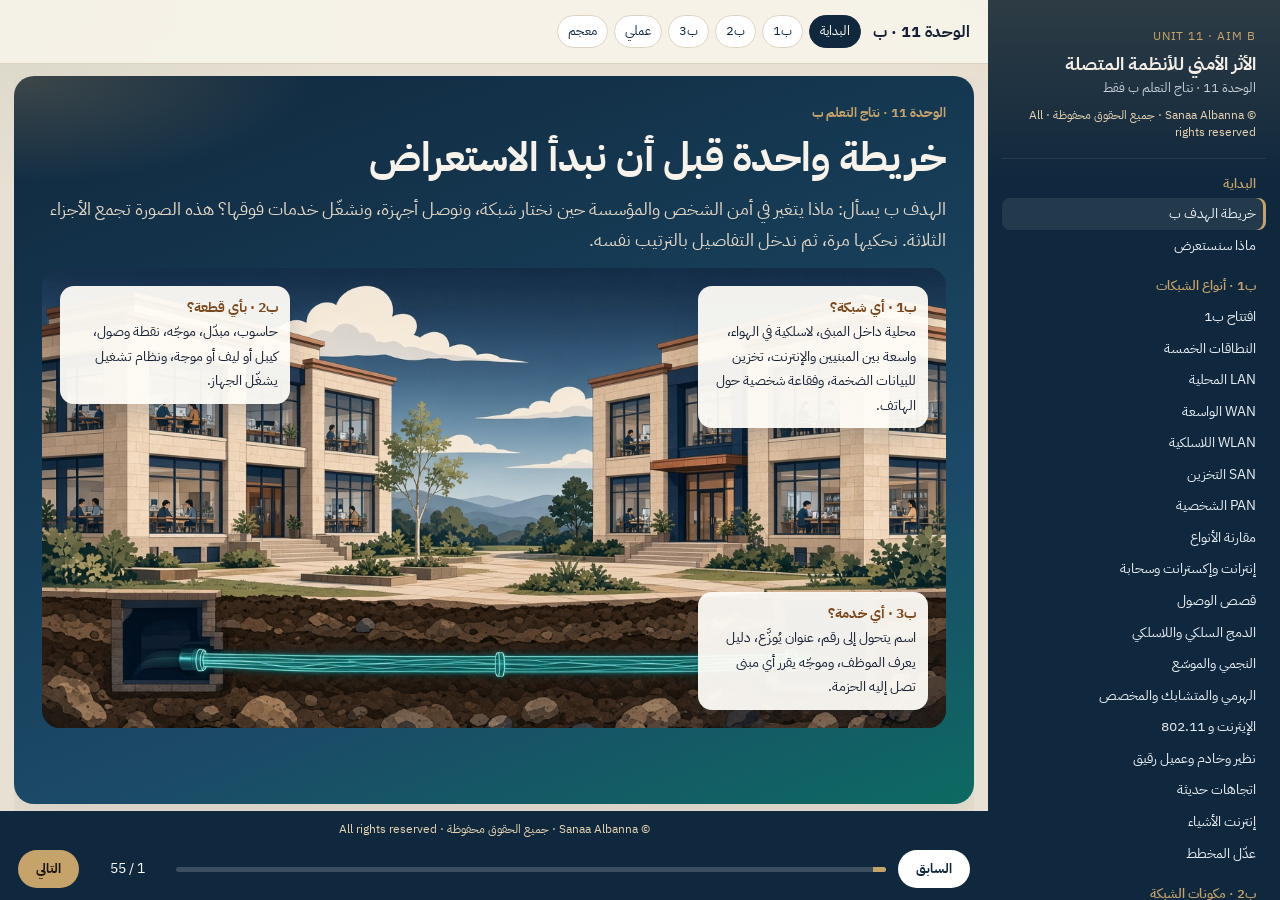
==== index.html @ c6745e7c "Add the Unit 11 learning aim B classroom presentation." ====
<!DOCTYPE html>
<html lang="ar" dir="rtl">
<head>
  <meta charset="UTF-8">
  <meta name="viewport" content="width=device-width, initial-scale=1">
  <title>نتاج التعلم ب | الوحدة 11 الأمن السيبراني</title>
  <link rel="preconnect" href="https://fonts.googleapis.com">
  <link rel="preconnect" href="https://fonts.gstatic.com" crossorigin>
  <link href="https://fonts.googleapis.com/css2?family=IBM+Plex+Sans+Arabic:wght@400;500;600;700&family=IBM+Plex+Sans:wght@500;600;700&display=swap" rel="stylesheet">
  <link rel="stylesheet" href="styles.css">
</head>
<body data-page="home" data-next="b1.html">
<div class="app">
  <aside class="side" id="side"></aside>
  <div class="main">
    <header class="bar">
      <button class="menu-btn" id="btnMenu" type="button">الأقسام</button>
      <a href="index.html" style="text-decoration:none;color:inherit;font-weight:700">الوحدة 11 · ب</a>
      <nav class="quick">
        <a href="index.html" aria-current="page">البداية</a>
        <a href="b1.html">ب1</a>
        <a href="b2.html">ب2</a>
        <a href="b3.html">ب3</a>
        <a href="lab.html">عملي</a>
        <a href="glossary.html">معجم</a>
      </nav>
    </header>
    <div class="deck">

      <section class="slide hero" id="home">
        <p class="kicker">الوحدة 11 · نتاج التعلم ب</p>
        <h1>خريطة واحدة قبل أن نبدأ الاستعراض</h1>
        <p class="lead">الهدف ب يسأل: ماذا يتغير في أمن الشخص والمؤسسة حين نختار شبكة، ونوصل أجهزة، ونشغّل خدمات فوقها؟ هذه الصورة تجمع الأجزاء الثلاثة. نحكيها مرة، ثم ندخل التفاصيل بالترتيب نفسه.</p>
        <div class="atlas" aria-label="مخطط كلية يجمع أنواع الشبكة ومكوناتها وخدماتها">
          <img src="images/campus-fibre.jpg" alt="مبنيان في حرم كلية يصل بينهما مسار ليفي">
          <div class="pin a">
            <strong>ب1 · أي شبكة؟</strong>
            محلية داخل المبنى، لاسلكية في الهواء، واسعة بين المبنيين والإنترنت، تخزين للبيانات الضخمة، وفقاعة شخصية حول الهاتف.
          </div>
          <div class="pin b">
            <strong>ب2 · بأي قطعة؟</strong>
            حاسوب، مبدّل، موجّه، نقطة وصول، كيبل أو ليف أو موجة، ونظام تشغيل يشغّل الجهاز.
          </div>
          <div class="pin c">
            <strong>ب3 · أي خدمة؟</strong>
            اسم يتحول إلى رقم، عنوان يُوزَّع، دليل يعرف الموظف، وموجّه يقرر أي مبنى تصل إليه الحزمة.
          </div>
        </div>
      </section>

      <section class="slide" id="map">
        <p class="kicker">مسار الاستعراض</p>
        <h2>من النوع إلى القطعة إلى الخدمة</h2>
        <p class="lead">في كل جزء السؤال واحد: من يصل؟ ماذا يتوقف لو انقطعت؟ وأي بيانات تخرج لو وصلت إلى اليد الخطأ؟ السماعة بجانب المصطلح تنطقه بالإنجليزية.</p>
        <div class="checks">
          <article class="card check">
            <h3>ب1 أنواع الشبكات</h3>
            <a href="b1.html#scopes">LAN · WLAN · WAN · SAN · PAN</a>
            <a href="b1.html#access-classes">إنترانت، إكسترانت، إنترنت، سحابة</a>
            <a href="b1.html#wired-wireless">دمج سلكي ولاسلكي</a>
            <a href="b1.html#star">نجمي، نجمي موسّع، هرمي، متشابك، مخصص وBYOD</a>
            <a href="b1.html#logical">إيثرنت وعائلة 802</a>
            <a href="b1.html#architecture">نظير إلى نظير، عميل/خادم، عميل رقيق</a>
            <a href="b1.html#trends">افتراضية، سحابة، SDN، تخزين، IoT</a>
            <a href="b1.html#draw">قراءة المخطط وتعديله</a>
          </article>
          <article class="card check">
            <h3>ب2 مكونات الشبكة</h3>
            <a href="b2.html#endpoints">أجهزة المستخدم بما فيها المحمولة</a>
            <a href="b2.html#connectivity">مبدّل، موجّه، نقطة وصول، متعدد الوظائف، موزع USB، مودم</a>
            <a href="b2.html#copper">كيبل، ألياف، Wi-Fi، بلوتوث، أشعة تحت حمراء، Li-Fi</a>
            <a href="b2.html#external-storage">ذاكرة محمولة ووسائط ضوئية</a>
            <a href="b2.html#operating-systems">أنظمة تشغيل الأجهزة والشبكة</a>
            <a href="b2.html#tools">مراقبة، سجلات، فحص ثغرات، التقاط حزم</a>
            <a href="b2.html#applications">قواعد بيانات، مستندات، اكتشاف الشبكة</a>
          </article>
          <article class="card check">
            <h3>ب3 خدمات البنية</h3>
            <a href="b3.html#tcpip">TCP/IP والمنافذ والحزم</a>
            <a href="b3.html#nat">NAT وIPv4 وIPv6 وRFC 1918</a>
            <a href="b3.html#domains">نطاقات ونطاقات فرعية</a>
            <a href="b3.html#segmentation">تجزئة بالموجّهات</a>
            <a href="b3.html#dns">DNS والدليل والمصادقة</a>
            <a href="b3.html#dhcp-routing">DHCP والتوجيه والوصول البعيد</a>
            <a href="b3.html#file-web">ملفات وطباعة وويب وبريد</a>
          </article>
        </div>
        <div class="pair">
          <figure class="figure">
            <img src="images/vendor-link.jpg" alt="كيبل من غرفة خدمة خارجية إلى غرفة أنظمة المتجر">
            <figcaption>قصص حقيقية تمشي مع الشرح: طرف خارجي دخل شبكة متاجر، وميناء توقف، وكاميرات بكلمة المصنع أطفأت أسماء مواقع.</figcaption>
          </figure>
          <figure class="figure">
            <img src="images/cafe-wifi.jpg" alt="مقهى تبث شبكته خارج الزجاج">
            <figcaption>وبعد الخريطة نبدأ من أنواع الشبكات: من يصل إلى الموجة، ومن يملك السلك، وأين تعيش البيانات.</figcaption>
          </figure>
        </div>
        <nav class="trail">
          <a class="back" href="#home">الخريطة أعلاه</a>
          <a class="go" href="b1.html">نبدأ الاستعراض: أنواع الشبكات</a>
        </nav>
      </section>

    </div>
  </div>
</div>
<div class="toast" id="toast" role="status"></div>
<script src="app.js"></script>
</body>
</html>
---- styles.css ----
:root {
  --bg: #e8e0d2;
  --ink: #172033;
  --muted: #5e564c;
  --navy: #10283d;
  --navy-2: #1a4060;
  --copper: #a56a34;
  --copper-deep: #7c4a1e;
  --teal: #0d6a62;
  --teal-soft: #e6f4f2;
  --rose: #8d3c3c;
  --rose-soft: #f8eeee;
  --gold: #c6a36a;
  --line: #ddd3c3;
  --card: #fffdf8;
  --shadow: 0 18px 40px rgba(16, 40, 61, 0.08);
  --side: 292px;
  --bar: 64px;
  --font: "IBM Plex Sans Arabic", "Segoe UI", Tahoma, sans-serif;
  --en: "IBM Plex Sans", "Segoe UI", sans-serif;
}

* { box-sizing: border-box; }
html { height: 100%; scroll-behavior: smooth; }
body {
  margin: 0;
  height: 100%;
  overflow: hidden;
  color: var(--ink);
  font-family: var(--font);
  background:
    radial-gradient(900px 420px at 100% -10%, rgba(165, 106, 52, 0.16), transparent 55%),
    radial-gradient(700px 380px at 0% 0%, rgba(13, 106, 98, 0.08), transparent 50%),
    var(--bg);
  line-height: 1.75;
}
img, svg { max-width: 100%; }
button, input { font-family: inherit; }
a { color: var(--teal); }
:focus-visible { outline: 3px solid var(--teal); outline-offset: 2px; }

.en, .term .en, bdi { font-family: var(--en); direction: ltr; unicode-bidi: isolate; }

.app { min-height: 100vh; }
.side {
  position: fixed;
  inset: 0 0 0 auto;
  width: var(--side);
  background:
    linear-gradient(180deg, rgba(198, 163, 106, 0.16), transparent 180px),
    var(--navy);
  color: #f4efe6;
  overflow: auto;
  z-index: 20;
  padding: 18px 14px 28px;
}
.brand-block { padding: 8px 10px 16px; border-bottom: 1px solid rgba(255,255,255,0.08); margin-bottom: 12px; }
.brand-block a { color: inherit; text-decoration: none; }
.brand-k { color: var(--gold); font-size: 12px; letter-spacing: 0.08em; }
.brand-block strong { display: block; font-size: 18px; line-height: 1.45; margin-top: 4px; }
.brand-block span { display: block; color: #c9d0d8; font-size: 12.5px; }
.brand-block .rights { margin-top: 8px; color: #e7d3b0; font-size: 12px; line-height: 1.45; }
.side h2 {
  margin: 16px 10px 6px;
  font-size: 13px;
  color: var(--gold);
  font-weight: 600;
}
.side a.item {
  display: block;
  color: #e7eef5;
  text-decoration: none;
  padding: 6px 10px;
  border-radius: 8px;
  font-size: 13.5px;
  line-height: 1.45;
}
.side a.item:hover, .side a.item.active { background: rgba(255,255,255,0.08); }
.side a.item.active { box-shadow: inset -3px 0 0 var(--gold); }

.main {
  margin-right: var(--side);
  height: 100vh;
  display: flex;
  flex-direction: column;
}
.bar {
  position: relative;
  flex: none;
  z-index: 15;
  height: var(--bar);
  display: flex;
  align-items: center;
  gap: 12px;
  padding: 0 18px;
  background: rgba(247, 243, 234, 0.92);
  backdrop-filter: blur(10px);
  border-bottom: 1px solid var(--line);
}
.quick { display: flex; gap: 6px; flex-wrap: wrap; }
.quick a {
  text-decoration: none;
  color: var(--navy);
  background: #fff;
  border: 1px solid var(--line);
  border-radius: 999px;
  padding: 4px 10px;
  font-size: 13px;
}
.quick a[aria-current="page"] { background: var(--navy); color: #fff; border-color: var(--navy); }
.tools { margin-right: auto; display: flex; gap: 8px; }
.tools button, .present-bar button, .builder button, .menu-btn {
  background: var(--navy);
  color: #fff;
  border: 0;
  border-radius: 999px;
  padding: 7px 12px;
  cursor: pointer;
  font-size: 13.5px;
}
.tools button.ghost, .present-bar button.ghost { background: #fff; color: var(--navy); border: 1px solid var(--line); }
.menu-btn { display: none; }

.deck {
  flex: 1;
  min-height: 0;
  width: min(1080px, calc(100% - 28px));
  margin: 12px auto 0;
  padding-bottom: 96px;
  overflow: hidden;
}
.deck > .trail { display: none; }
.slide {
  display: none;
  height: 100%;
  overflow: auto;
  background: var(--card);
  border: 1px solid var(--line);
  border-radius: 20px;
  padding: 26px 28px 22px;
  box-shadow: var(--shadow);
}
.slide.on { display: block; }
.slide.hero {
  background:
    radial-gradient(500px 180px at 0% 0%, rgba(198, 163, 106, 0.25), transparent 60%),
    linear-gradient(160deg, #10283d, #1b4a68 70%, #0d6a62);
  color: #f7f3ea;
  border: 0;
}
.slide.hero .lead, .slide.hero .muted { color: #e4d8c6; }
.slide.hero .page-links a,
.slide.hero .card,
.slide.hero .lab,
.slide.hero .impact,
.slide.hero .story,
.slide.hero .think,
.slide.hero .def { color: var(--ink); }
.diagram text {
  font-family: "IBM Plex Sans Arabic", "Segoe UI", Tahoma, sans-serif;
  direction: rtl;
  unicode-bidi: isolate;
}
.kicker {
  margin: 0 0 6px;
  color: var(--copper-deep);
  font-weight: 700;
  font-size: 13px;
}
.hero .kicker { color: var(--gold); }
h1, h2, h3 { line-height: 1.35; margin: 0 0 8px; }
h1 { font-size: 40px; }
h2 { font-size: 28px; }
h3 { font-size: 18px; }
.lead { font-size: 18px; margin: 0 0 12px; }
.muted { color: var(--muted); }
.hero .muted { color: #d9d0c4; }

.grid-2, .grid-3 { display: grid; gap: 12px; margin: 12px 0; }
.grid-2 { grid-template-columns: 1.15fr 0.85fr; }
.grid-3 { grid-template-columns: repeat(3, 1fr); }
.card, .impact, .story, .lab, .think, .def {
  border: 1px solid var(--line);
  border-radius: 14px;
  padding: 12px 14px;
  background: #fff;
}
.card h3, .impact h3, .story h3, .lab h3, .think h3 { font-size: 16px; }
.card ul, .impact ul, .story ul, .lab ol, .lab ul { margin: 6px 0 0; padding: 0 18px 0 0; }
.card li + li, .impact li + li { margin-top: 4px; }
.impact.good { background: var(--teal-soft); border-color: #b7ddd8; }
.impact.risk { background: var(--rose-soft); border-color: #ecd0d0; }
.story { background: #fbf6ec; border-color: #ead9bc; }
.lab { background: #f3f7fb; border-color: #d3e0ea; }
.think { background: #f7f4ff; border-color: #ddd6f3; }
.def { background: #f6f8f7; }
.tag {
  display: inline-block;
  font-size: 12px;
  font-weight: 700;
  color: var(--copper-deep);
  background: #f6eadb;
  border-radius: 999px;
  padding: 2px 8px;
  margin-bottom: 6px;
}
.story .tag { background: #f0e0c4; }
.lab .tag { background: #d9e8f5; color: #18486a; }
.think .tag { background: #e6e0f8; color: #43386a; }

.term {
  display: inline-flex;
  align-items: center;
  gap: 6px;
  flex-wrap: wrap;
  background: #f4efe6;
  border: 1px solid #e4d8c4;
  border-radius: 999px;
  padding: 2px 8px 2px 4px;
  margin: 2px 2px;
  vertical-align: middle;
}
.hero .term { background: rgba(255,255,255,0.1); border-color: rgba(255,255,255,0.16); color: #fff; }
.term .ar { font-weight: 600; }
.term .en {
  font-weight: 600;
  font-size: 13px;
  background: var(--navy);
  color: #fff;
  border-radius: 999px;
  padding: 1px 7px;
}
.hero .term .en { background: #c6a36a; color: #1b140c; }
.term .phon { color: var(--muted); font-size: 12px; }
.hero .term .phon { color: #eadfce; }
.say {
  width: 28px;
  height: 28px;
  border-radius: 50%;
  border: 0;
  background: var(--teal);
  color: #fff;
  display: inline-grid;
  place-items: center;
  cursor: pointer;
  padding: 0;
}
.say svg { width: 15px; height: 15px; display: block; }
.say.on { background: var(--copper); animation: pulse 0.9s ease infinite; }
@keyframes pulse { 50% { transform: scale(1.06); } }
@media (prefers-reduced-motion: reduce) {
  .say.on { animation: none; }
  html { scroll-behavior: auto; }
}

.table-wrap { overflow-x: auto; margin: 10px 0; }
table { width: 100%; border-collapse: collapse; font-size: 14.5px; background: #fff; }
th, td { border: 1px solid var(--line); padding: 8px 10px; text-align: right; vertical-align: top; }
th { background: var(--navy); color: #fff; font-weight: 600; }
tr:nth-child(even) td { background: #faf7f2; }

.diagram {
  width: 100%;
  height: auto;
  background: linear-gradient(180deg, #fbf8f2, #fff);
  border: 1px solid var(--line);
  border-radius: 14px;
}
.cap { margin: 6px 0 0; color: var(--muted); font-size: 13px; }
.cols-diagram { display: grid; grid-template-columns: 1fr 1fr; gap: 12px; }

.builder { display: grid; grid-template-columns: 1.3fr 0.7fr; gap: 12px; align-items: start; }
.builder .g { opacity: 0.18; }
.builder.show-server .g-server,
.builder.show-wan .g-wan,
.builder.show-wifi .g-wifi { opacity: 1; }
.builder-controls { display: flex; flex-direction: column; gap: 8px; }
.builder button { text-align: right; }
.builder button.on { background: var(--teal); }
#builderNote { min-height: 4.5em; }

.checks { display: grid; grid-template-columns: repeat(3, 1fr); gap: 12px; }
.check a { display: block; color: inherit; text-decoration: none; padding: 4px 0; }
.check a:hover { color: var(--teal); }
.check h3 { margin-bottom: 8px; }
.page-links { display: grid; grid-template-columns: repeat(3, 1fr); gap: 12px; }
.page-links a {
  display: block;
  text-decoration: none;
  color: inherit;
  background: #fff;
  border-radius: 16px;
  padding: 16px;
  border: 1px solid var(--line);
  min-height: 140px;
}
.page-links a strong { display: block; font-size: 20px; margin: 6px 0; }
.page-links a span { color: var(--muted); }

.glossary-tools { display: flex; gap: 8px; margin: 8px 0 12px; }
.glossary-tools input {
  flex: 1;
  border: 1px solid var(--line);
  border-radius: 12px;
  padding: 10px 12px;
  font-size: 16px;
  background: #fff;
}
.gloss {
  display: grid;
  grid-template-columns: 1fr 1fr;
  gap: 10px;
}
.gloss article {
  background: #fff;
  border: 1px solid var(--line);
  border-radius: 14px;
  padding: 12px;
}
.steps { counter-reset: step; padding: 0; margin: 8px 0 0; list-style: none; }
.steps li {
  counter-increment: step;
  background: #fff;
  border: 1px solid var(--line);
  border-radius: 12px;
  padding: 10px 44px 10px 12px;
  margin: 0 0 8px;
  position: relative;
}
.steps li::before {
  content: counter(step);
  position: absolute;
  right: 10px;
  top: 10px;
  width: 26px;
  height: 26px;
  border-radius: 50%;
  background: var(--navy);
  color: #fff;
  display: grid;
  place-items: center;
  font-size: 13px;
}

.toast {
  display: none;
  position: fixed;
  bottom: 18px;
  left: 18px;
  background: var(--navy);
  color: #fff;
  padding: 10px 14px;
  border-radius: 12px;
  z-index: 40;
}
.figure {
  margin: 12px 0;
  border-radius: 16px;
  overflow: hidden;
  border: 1px solid var(--line);
  background: #fff;
}
.figure img {
  width: 100%;
  display: block;
  height: 320px;
  object-fit: cover;
}
.figure figcaption {
  padding: 8px 12px 12px;
  color: var(--muted);
  font-size: 14px;
}
.pair {
  display: grid;
  grid-template-columns: 1fr 1fr;
  gap: 12px;
}
.atlas {
  position: relative;
  border-radius: 18px;
  overflow: hidden;
  min-height: 460px;
  background: #10283d;
}
.atlas > img {
  width: 100%;
  height: 460px;
  object-fit: cover;
  display: block;
  filter: saturate(0.9);
}
.pin {
  position: absolute;
  max-width: 230px;
  background: rgba(255, 253, 248, 0.94);
  color: var(--ink);
  border-radius: 14px;
  padding: 10px 12px;
  box-shadow: 0 10px 24px rgba(16, 40, 61, 0.18);
  font-size: 14px;
}
.pin strong { display: block; color: var(--copper-deep); }
.pin.a { top: 18px; right: 18px; }
.pin.b { top: 18px; left: 18px; }
.pin.c { bottom: 18px; right: 18px; }
.trail {
  display: flex;
  justify-content: space-between;
  gap: 12px;
  margin: 8px 0 28px;
}
.trail a {
  text-decoration: none;
  border-radius: 999px;
  padding: 12px 18px;
  font-weight: 700;
}
.trail .back { background: #fff; color: var(--navy); border: 1px solid var(--line); }
.trail .go { background: var(--navy); color: #fff; }
.deck-bar {
  position: fixed;
  z-index: 25;
  left: 0;
  right: var(--side);
  bottom: 0;
  display: flex;
  align-items: center;
  flex-wrap: wrap;
  gap: 10px 12px;
  padding: 8px 18px 12px;
  background: #10283d;
  color: #fff;
}
.deck-bar .rights {
  flex: 1 0 100%;
  margin: 0;
  text-align: center;
  font-size: 12px;
  color: #e7d3b0;
}
.deck-bar button {
  font-family: inherit;
  font-weight: 700;
  border: 0;
  border-radius: 999px;
  padding: 9px 18px;
  cursor: pointer;
  background: #fff;
  color: var(--navy);
}
.deck-bar button.go { background: #c6a36a; color: #1b140c; }
.deck-bar .count { min-width: 5.2em; text-align: center; font-size: 14px; }
.deck-bar .track {
  flex: 1;
  height: 5px;
  border-radius: 99px;
  background: rgba(255,255,255,0.18);
  overflow: hidden;
}
.deck-bar .track span { display: block; height: 100%; width: 0; background: #c6a36a; }
.footer-note { color: var(--muted); font-size: 13px; padding: 0 8px 20px; }

@media (max-width: 980px) {
  .side { transform: translateX(105%); transition: transform 0.2s ease; }
  body.nav-open .side { transform: none; }
  .main { margin-right: 0; height: 100vh; }
  .deck-bar { right: 0; }
  .menu-btn { display: inline-grid; place-items: center; }
  .grid-2, .grid-3, .checks, .page-links, .cols-diagram, .builder, .gloss, .pair { grid-template-columns: 1fr; }
  h1 { font-size: 32px; }
  .bar { height: auto; flex-wrap: wrap; padding: 8px; }
  .pair, .atlas { min-height: 0; }
  .pin { position: static; max-width: none; margin: 8px; }
  .atlas { display: flex; flex-direction: column; }
  .figure img, .atlas > img { height: 220px; }
}
@media print {
  .side, .bar, .say, .toast, .menu-btn, .trail, .deck-bar { display: none !important; }
  body { overflow: auto; height: auto; }
  .main { margin: 0; height: auto; display: block; }
  .deck { overflow: visible; height: auto; padding: 0; }
  .slide, .slide.on { display: block !important; height: auto; overflow: visible; break-inside: avoid; box-shadow: none; margin: 0 0 16px; }
  body { background: #fff; }
}
}
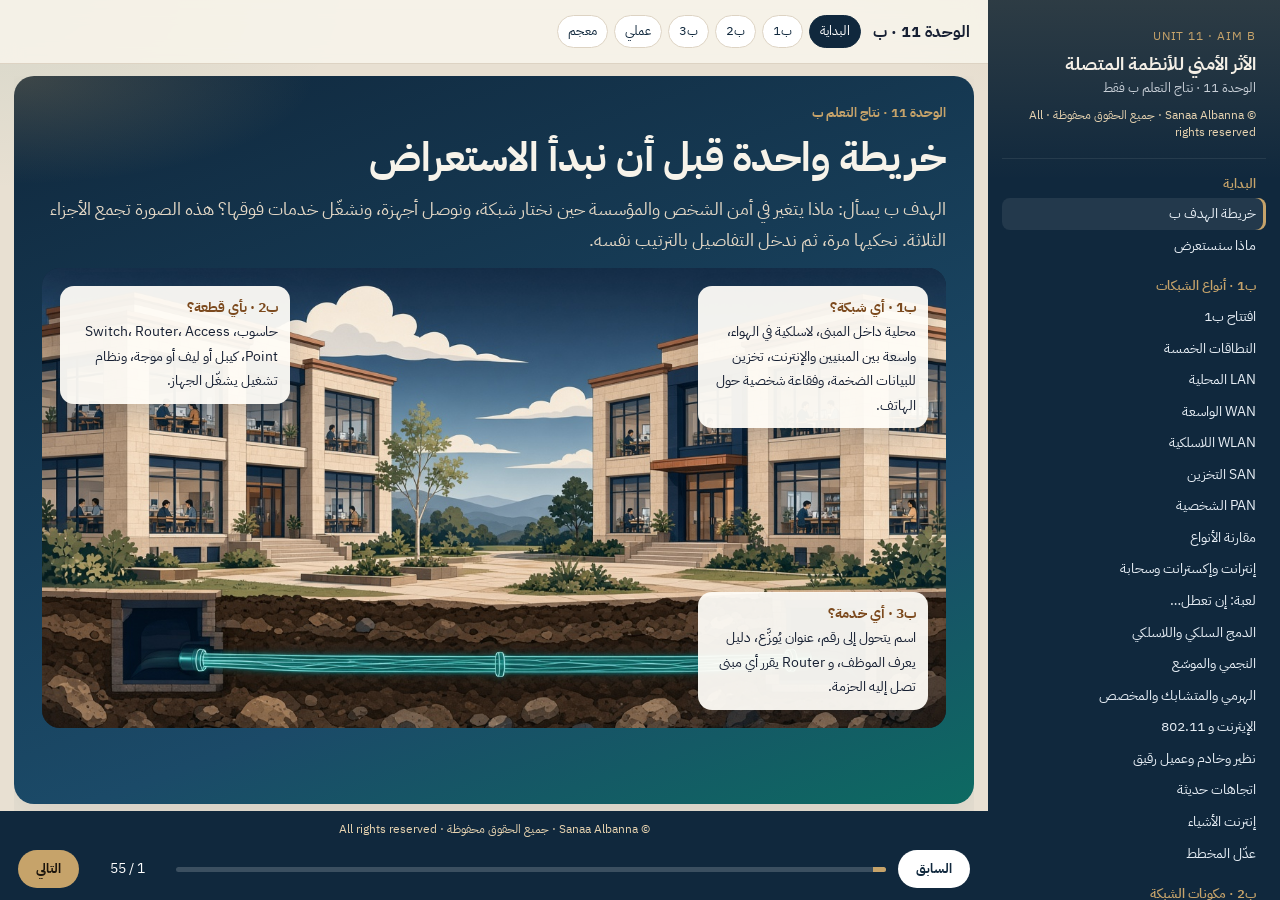
==== commit fd524054: "Use English names for network gear and add a failure-thinking game." ====
--- a/index.html
+++ b/index.html
@@ -39,11 +39,11 @@
           </div>
           <div class="pin b">
             <strong>ب2 · بأي قطعة؟</strong>
-            حاسوب، مبدّل، موجّه، نقطة وصول، كيبل أو ليف أو موجة، ونظام تشغيل يشغّل الجهاز.
+            حاسوب، Switch، Router، Access Point، كيبل أو ليف أو موجة، ونظام تشغيل يشغّل الجهاز.
           </div>
           <div class="pin c">
             <strong>ب3 · أي خدمة؟</strong>
-            اسم يتحول إلى رقم، عنوان يُوزَّع، دليل يعرف الموظف، وموجّه يقرر أي مبنى تصل إليه الحزمة.
+            اسم يتحول إلى رقم، عنوان يُوزَّع، دليل يعرف الموظف، و Router يقرر أي مبنى تصل إليه الحزمة.
           </div>
         </div>
       </section>
@@ -57,6 +57,7 @@
             <h3>ب1 أنواع الشبكات</h3>
             <a href="b1.html#scopes">LAN · WLAN · WAN · SAN · PAN</a>
             <a href="b1.html#access-classes">إنترانت، إكسترانت، إنترنت، سحابة</a>
+            <a href="b1.html#fail-game">لعبة: إن تعطل… ماذا يتوقف؟</a>
             <a href="b1.html#wired-wireless">دمج سلكي ولاسلكي</a>
             <a href="b1.html#star">نجمي، نجمي موسّع، هرمي، متشابك، مخصص وBYOD</a>
             <a href="b1.html#logical">إيثرنت وعائلة 802</a>
@@ -67,7 +68,7 @@
           <article class="card check">
             <h3>ب2 مكونات الشبكة</h3>
             <a href="b2.html#endpoints">أجهزة المستخدم بما فيها المحمولة</a>
-            <a href="b2.html#connectivity">مبدّل، موجّه، نقطة وصول، متعدد الوظائف، موزع USB، مودم</a>
+            <a href="b2.html#connectivity">Switch، Router، Access Point، Modem، USB hub</a>
             <a href="b2.html#copper">كيبل، ألياف، Wi-Fi، بلوتوث، أشعة تحت حمراء، Li-Fi</a>
             <a href="b2.html#external-storage">ذاكرة محمولة ووسائط ضوئية</a>
             <a href="b2.html#operating-systems">أنظمة تشغيل الأجهزة والشبكة</a>
@@ -79,7 +80,7 @@
             <a href="b3.html#tcpip">TCP/IP والمنافذ والحزم</a>
             <a href="b3.html#nat">NAT وIPv4 وIPv6 وRFC 1918</a>
             <a href="b3.html#domains">نطاقات ونطاقات فرعية</a>
-            <a href="b3.html#segmentation">تجزئة بالموجّهات</a>
+            <a href="b3.html#segmentation">تجزئة بـ Router</a>
             <a href="b3.html#dns">DNS والدليل والمصادقة</a>
             <a href="b3.html#dhcp-routing">DHCP والتوجيه والوصول البعيد</a>
             <a href="b3.html#file-web">ملفات وطباعة وويب وبريد</a>
--- a/styles.css
+++ b/styles.css
@@ -208,6 +208,46 @@
 .lab .tag { background: #d9e8f5; color: #18486a; }
 .think .tag { background: #e6e0f8; color: #43386a; }
 
+.fail-game {
+  display: grid;
+  grid-template-columns: repeat(2, 1fr);
+  gap: 10px;
+  margin-top: 8px;
+}
+.fail-game .case-q:last-child {
+  grid-column: 1 / -1;
+}
+.case-q {
+  border: 1px solid var(--line);
+  border-radius: 14px;
+  padding: 12px 14px;
+  background: #fff;
+}
+.case-q h3 { font-size: 15px; margin: 4px 0 6px; line-height: 1.5; }
+.case-q > p { margin: 0 0 10px; color: var(--muted); font-size: 14.5px; }
+.reveal-btn {
+  border: 1px solid #c9d7e4;
+  background: #eef5fb;
+  color: #18486a;
+  border-radius: 10px;
+  padding: 7px 12px;
+  font-weight: 600;
+  cursor: pointer;
+}
+.reveal-btn:hover { background: #e1edf8; }
+.reveal {
+  margin-top: 10px;
+  padding: 10px 12px;
+  border-radius: 10px;
+  background: var(--teal-soft);
+  border: 1px solid #b7ddd8;
+}
+.reveal p { margin: 0; font-size: 14.5px; }
+@media (max-width: 980px) {
+  .fail-game { grid-template-columns: 1fr; }
+  .fail-game .case-q:last-child { grid-column: auto; }
+}
+
 .term {
   display: inline-flex;
   align-items: center;
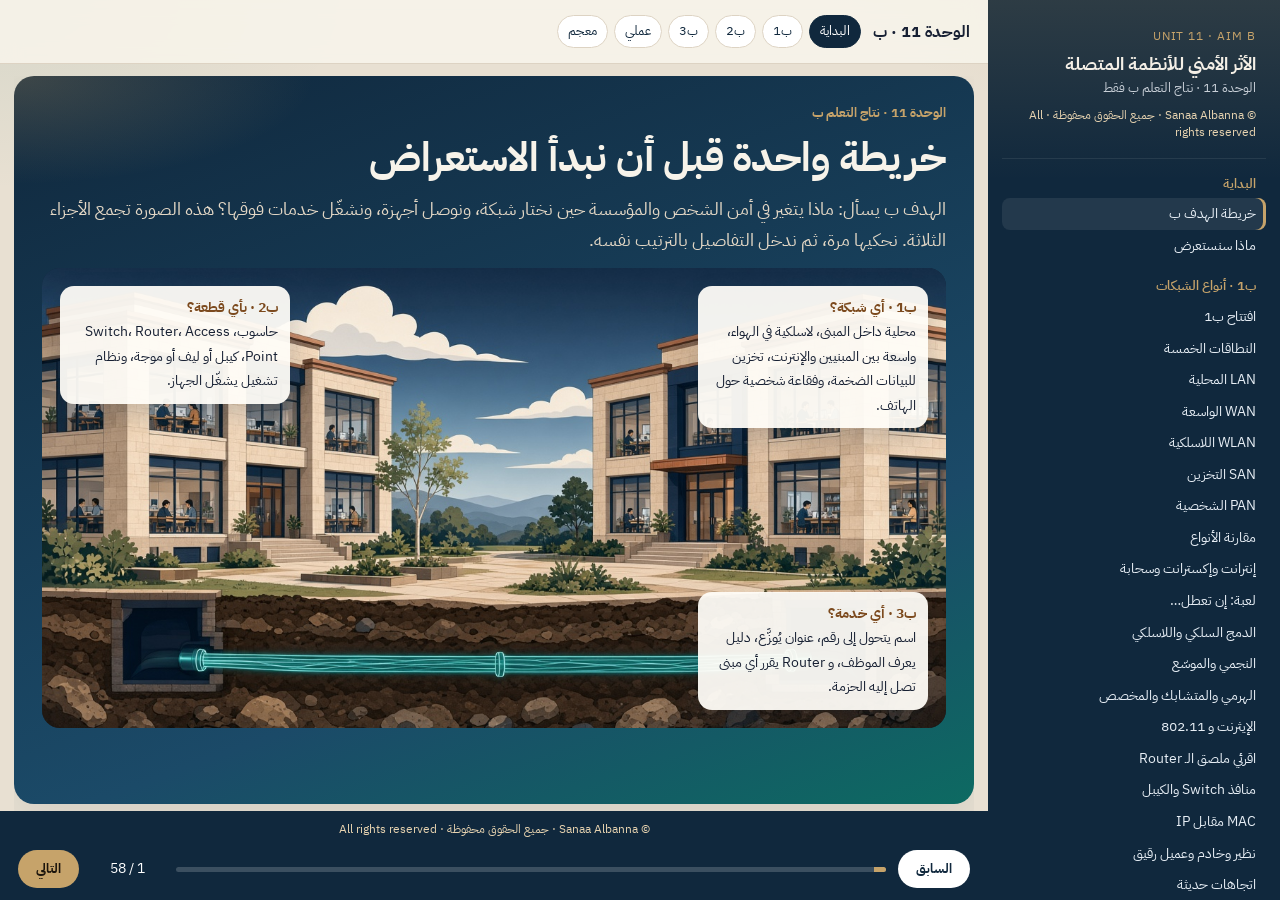
==== commit 9148c619: "Add classroom slides that read labels on router, switch, cable, and MAC." ====
--- a/index.html
+++ b/index.html
@@ -61,6 +61,7 @@
             <a href="b1.html#wired-wireless">دمج سلكي ولاسلكي</a>
             <a href="b1.html#star">نجمي، نجمي موسّع، هرمي، متشابك، مخصص وBYOD</a>
             <a href="b1.html#logical">إيثرنت وعائلة 802</a>
+            <a href="b1.html#read-router-label">اقرأ ملصقات Router و Switch و MAC</a>
             <a href="b1.html#architecture">نظير إلى نظير، عميل/خادم، عميل رقيق</a>
             <a href="b1.html#trends">افتراضية، سحابة، SDN، تخزين، IoT</a>
             <a href="b1.html#draw">قراءة المخطط وتعديله</a>
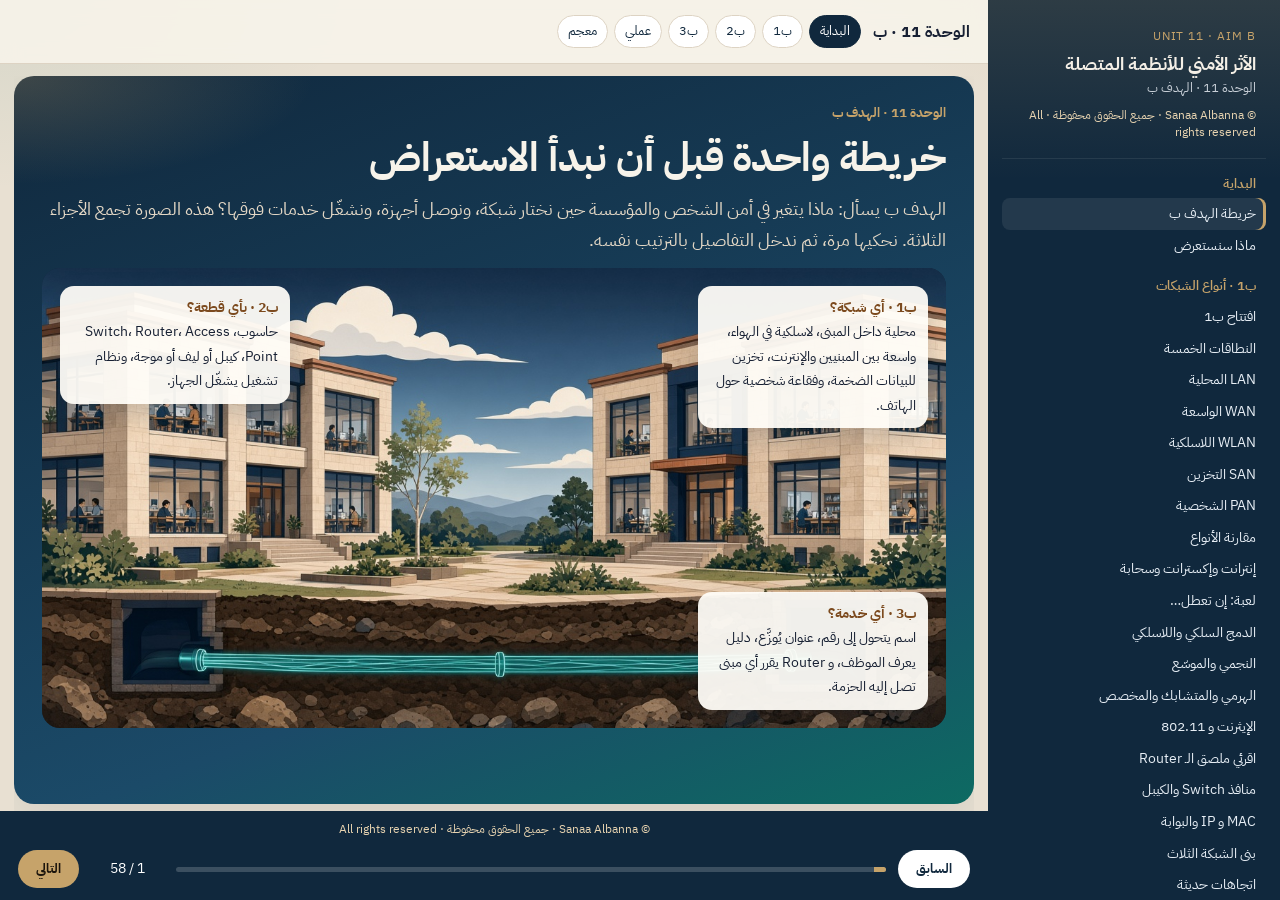
==== commit 6d6c2283: "Clarify thin client is a device, and drop book/spec classroom wording." ====
--- a/index.html
+++ b/index.html
@@ -3,7 +3,7 @@
 <head>
   <meta charset="UTF-8">
   <meta name="viewport" content="width=device-width, initial-scale=1">
-  <title>نتاج التعلم ب | الوحدة 11 الأمن السيبراني</title>
+  <title>الهدف ب | الوحدة 11 الأمن السيبراني</title>
   <link rel="preconnect" href="https://fonts.googleapis.com">
   <link rel="preconnect" href="https://fonts.gstatic.com" crossorigin>
   <link href="https://fonts.googleapis.com/css2?family=IBM+Plex+Sans+Arabic:wght@400;500;600;700&family=IBM+Plex+Sans:wght@500;600;700&display=swap" rel="stylesheet">
@@ -28,11 +28,11 @@
     <div class="deck">
 
       <section class="slide hero" id="home">
-        <p class="kicker">الوحدة 11 · نتاج التعلم ب</p>
+        <p class="kicker">الوحدة 11 · الهدف ب</p>
         <h1>خريطة واحدة قبل أن نبدأ الاستعراض</h1>
         <p class="lead">الهدف ب يسأل: ماذا يتغير في أمن الشخص والمؤسسة حين نختار شبكة، ونوصل أجهزة، ونشغّل خدمات فوقها؟ هذه الصورة تجمع الأجزاء الثلاثة. نحكيها مرة، ثم ندخل التفاصيل بالترتيب نفسه.</p>
-        <div class="atlas" aria-label="مخطط كلية يجمع أنواع الشبكة ومكوناتها وخدماتها">
-          <img src="images/campus-fibre.jpg" alt="مبنيان في حرم كلية يصل بينهما مسار ليفي">
+        <div class="atlas" aria-label="مخطط جامعة يجمع أنواع الشبكة ومكوناتها وخدماتها">
+          <img src="images/campus-fibre.jpg" alt="مبنيان في حرم جامعة يصل بينهما مسار ليفي">
           <div class="pin a">
             <strong>ب1 · أي شبكة؟</strong>
             محلية داخل المبنى، لاسلكية في الهواء، واسعة بين المبنيين والإنترنت، تخزين للبيانات الضخمة، وفقاعة شخصية حول الهاتف.
